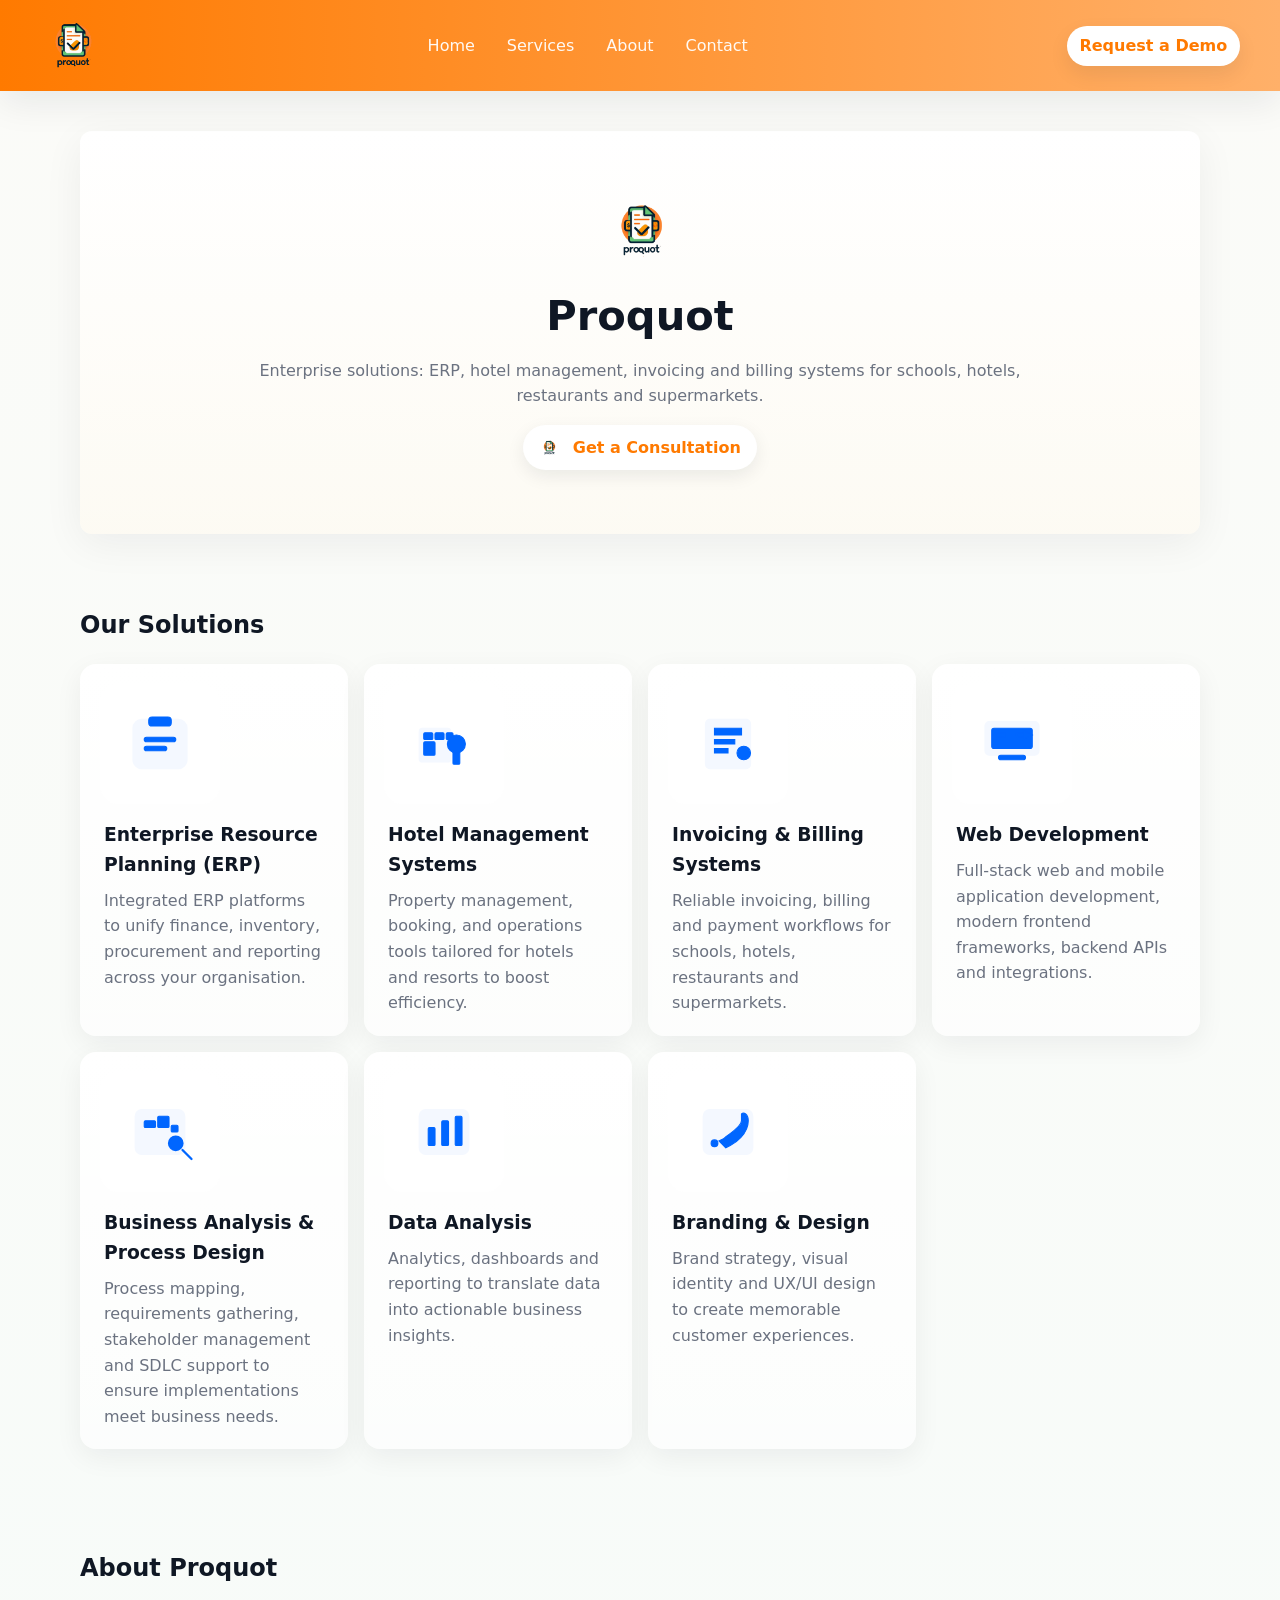
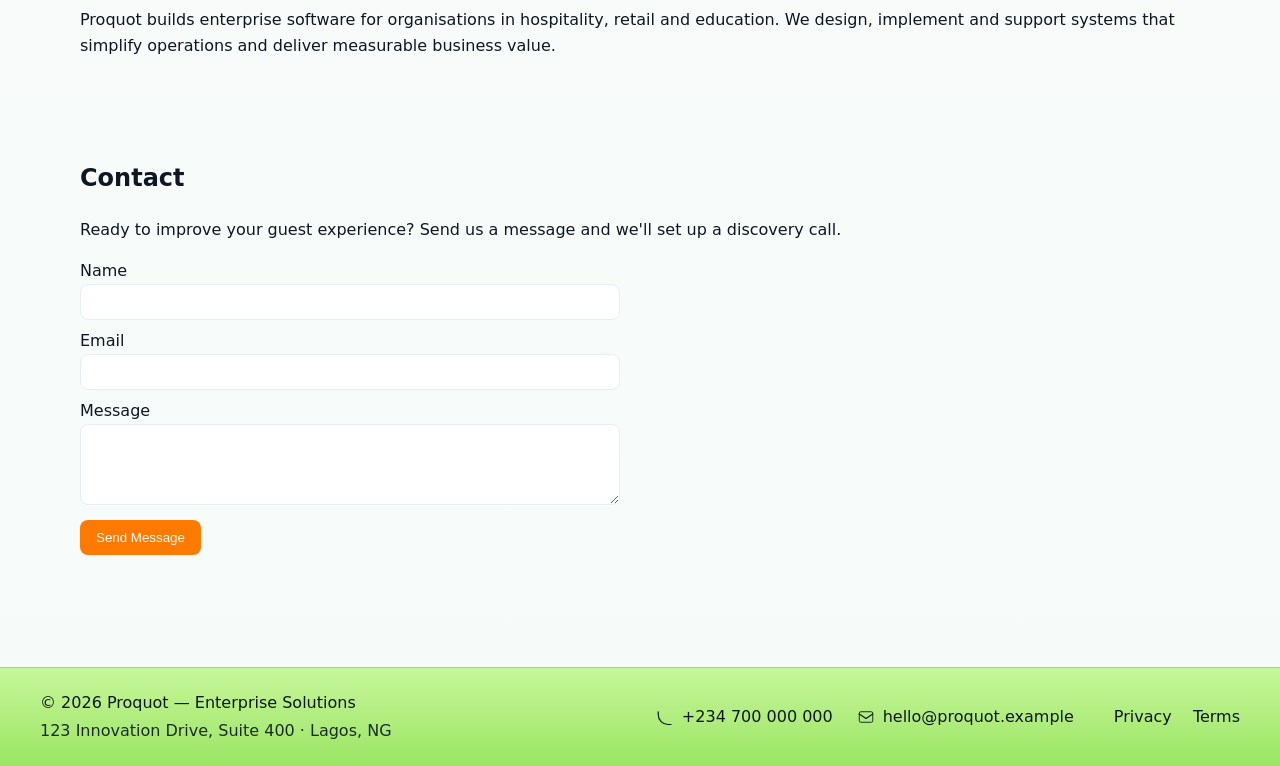
==== index.html @ 67157ddd "Initial commit Created from https://vercel.com/new" ====
<!doctype html>
<html lang="en">
	<head>
	<meta charset="utf-8" />
	<meta name="viewport" content="width=device-width, initial-scale=1" />
	<title>Proquot — Enterprise Solutions</title>
	<link rel="icon" href="assets/favicon.svg" type="image/svg+xml">
	<link rel="apple-touch-icon" href="assets/favicon.svg">
	<link rel="stylesheet" href="style.css">
</head>
<body>

	<div id="site-header" data-include="layout.html#header"></div>

	<main class="container">
		<section class="hero">
			<div class="hero-inner">
				<img src="assets/proquot-logo.png" alt="Proquot" class="hero-logo">
				<h1>Proquot</h1>
				<p class="tagline">Enterprise solutions: ERP, hotel management, invoicing and billing systems for schools, hotels, restaurants and supermarkets.</p>
				<a class="cta" href="#contact"><img src="assets/proquot-logo.png" alt="Proquot" class="cta-logo"> Get a Consultation</a>
			</div>
		</section>

		<section class="services" id="services">
			<h2>Our Solutions</h2>
						<div class="cards">
								<!-- ERP (clipboard) -->
								<article class="card">
										<div class="icon" aria-hidden="true">
											<svg viewBox="0 0 64 64" xmlns="http://www.w3.org/2000/svg">
												<rect x="8" y="10" width="48" height="44" rx="8" fill="#fff" opacity="0.04"/>
												<rect x="22" y="8" width="20" height="8" rx="3" fill="currentColor" class="anim-bob"/>
												<g fill="currentColor">
													<rect x="18" y="26" width="28" height="4" rx="2"/>
													<rect x="18" y="34" width="20" height="4" rx="2"/>
												</g>
											</svg>
										</div>
										<h3>Enterprise Resource Planning (ERP)</h3>
										<p>Integrated ERP platforms to unify finance, inventory, procurement and reporting across your organisation.</p>
								</article>

								<!-- Hotel (building + tree) -->
								<article class="card">
										<div class="icon" aria-hidden="true">
											<svg viewBox="0 0 64 64" xmlns="http://www.w3.org/2000/svg">
												<rect x="10" y="18" width="28" height="30" rx="3" fill="#fff" opacity="0.04"/>
												<rect x="14" y="22" width="8" height="6" rx="1" fill="currentColor"/>
												<rect x="24" y="22" width="8" height="6" rx="1" fill="currentColor"/>
												<rect x="34" y="22" width="6" height="6" rx="1" fill="currentColor"/>
												<rect x="14" y="30" width="10" height="12" rx="1" fill="currentColor"/>
												<g transform="translate(36,26)">
													<rect x="4" y="12" width="6" height="12" rx="1" fill="currentColor"/>
													<circle cx="7" cy="6" r="8" fill="currentColor" class="anim-bob"/>
												</g>
											</svg>
										</div>
										<h3>Hotel Management Systems</h3>
										<p>Property management, booking, and operations tools tailored for hotels and resorts to boost efficiency.</p>
								</article>

								<!-- Invoicing (receipt) -->
								<article class="card">
										<div class="icon" aria-hidden="true">
											<svg viewBox="0 0 64 64" xmlns="http://www.w3.org/2000/svg">
												<rect x="12" y="10" width="40" height="44" rx="4" fill="#fff" opacity="0.04"/>
												<path d="M20 18h24v6H20z" fill="currentColor"/>
												<path d="M20 28h18v4H20z" fill="currentColor"/>
												<path d="M20 36h12v4H20z" fill="currentColor"/>
												<g class="anim-splash">
													<circle cx="46" cy="40" r="6" fill="currentColor"/>
												</g>
											</svg>
										</div>
										<h3>Invoicing & Billing Systems</h3>
										<p>Reliable invoicing, billing and payment workflows for schools, hotels, restaurants and supermarkets.</p>
								</article>

								<!-- Web Development (laptop) -->
								<article class="card">
										<div class="icon" aria-hidden="true">
											<svg viewBox="0 0 64 64" xmlns="http://www.w3.org/2000/svg">
												<rect x="8" y="12" width="48" height="30" rx="4" fill="#fff" opacity="0.04"/>
												<rect x="14" y="18" width="36" height="18" rx="2" fill="currentColor"/>
												<g fill="#fff" opacity="0.06"><rect x="18" y="22" width="8" height="4" rx="1"/><rect x="36" y="22" width="8" height="4" rx="1"/></g>
												<rect x="20" y="42" width="24" height="4" rx="2" fill="currentColor"/>
												<g class="anim-rotate" transform="translate(40,18)"><path d="M2 2 L10 6 L2 10 Z" fill="currentColor"/></g>
											</svg>
										</div>
										<h3>Web Development</h3>
										<p>Full-stack web and mobile application development, modern frontend frameworks, backend APIs and integrations.</p>
								</article>

								<!-- Business Analysis (magnifier + chart) -->
								<article class="card">
										<div class="icon" aria-hidden="true">
											<svg viewBox="0 0 64 64" xmlns="http://www.w3.org/2000/svg">
												<rect x="10" y="12" width="44" height="40" rx="6" fill="#fff" opacity="0.04"/>
												<g fill="currentColor">
													<rect x="18" y="22" width="10" height="6" rx="1"/>
													<rect x="30" y="18" width="10" height="10" rx="1"/>
													<rect x="42" y="26" width="6" height="6" rx="1"/>
												</g>
												<g transform="translate(6,6)">
													<circle cx="40" cy="36" r="6" stroke="currentColor" stroke-width="2" fill="none"/>
													<path d="M46 42 L54 50" stroke="currentColor" stroke-width="2" stroke-linecap="round"/>
												</g>
											</svg>
										</div>
										<h3>Business Analysis & Process Design</h3>
										<p>Process mapping, requirements gathering, stakeholder management and SDLC support to ensure implementations meet business needs.</p>
								</article>

								<!-- Data Analysis (animated bars) -->
								<article class="card">
										<div class="icon" aria-hidden="true">
											<svg viewBox="0 0 64 64" xmlns="http://www.w3.org/2000/svg">
												<rect x="10" y="12" width="44" height="40" rx="6" fill="#fff" opacity="0.04"/>
												<g fill="currentColor">
													<rect class="bar" x="18" y="28" width="6" height="16" rx="1"/>
													<rect class="bar" x="30" y="22" width="6" height="22" rx="1"/>
													<rect class="bar" x="42" y="18" width="6" height="26" rx="1"/>
												</g>
											</svg>
										</div>
										<h3>Data Analysis</h3>
										<p>Analytics, dashboards and reporting to translate data into actionable business insights.</p>
								</article>

								<!-- Branding & Design (brush + splat) -->
								<article class="card">
										<div class="icon" aria-hidden="true">
											<svg viewBox="0 0 64 64" xmlns="http://www.w3.org/2000/svg">
												<rect x="10" y="12" width="44" height="40" rx="6" fill="#fff" opacity="0.04"/>
												<g transform="translate(14,16)">
													<path d="M30 6c0 6-12 12-16 16l-4 2 6 6 4-2c4-2 16-10 16-22 0-6-4-8-6-6z" fill="currentColor" class="anim-wave"/>
													<circle cx="6" cy="26" r="3" fill="currentColor" class="anim-splash"/>
												</g>
											</svg>
										</div>
										<h3>Branding & Design</h3>
										<p>Brand strategy, visual identity and UX/UI design to create memorable customer experiences.</p>
								</article>
						</div>
		</section>

		<section class="about" id="about">
			<h2>About Proquot</h2>
			<p>Proquot builds enterprise software for organisations in hospitality, retail and education. We design, implement and support systems that simplify operations and deliver measurable business value.</p>
		</section>

		<section class="contact" id="contact">
			<h2>Contact</h2>
			<p>Ready to improve your guest experience? Send us a message and we'll set up a discovery call.</p>
			<form class="contact-form" action="#" onsubmit="return false;">
				<label>
					Name
					<input type="text" name="name" required>
				</label>
				<label>
					Email
					<input type="email" name="email" required>
				</label>
				<label>
					Message
					<textarea name="message" rows="4" required></textarea>
				</label>
				<button type="submit">Send Message</button>
			</form>
		</section>
	</main>

	<div id="site-footer" data-include="layout.html#footer"></div>

	<script src="script.js"></script>
</body>
</html>
---- style.css ----
:root{
	--accent:#ff7a00; /* orange */
	--accent-2:#9be564; /* light green */
	--icon-color:#0066FF; /* vivid deep electric blue for solution icons */
	--accent-3:#1fb6a5; /* teal */
	--accent-4:#7c5cff; /* purple */
	--dark:#0f1724;
	--muted:#6b7280;
	--bg:#fbfbf8;
	--max-width:1200px;
	--radius:12px;
	--glass: rgba(255,255,255,0.6);
}
*{box-sizing:border-box}
body{font-family:Inter, system-ui, 'Segoe UI', Arial, sans-serif; margin:0; color:var(--dark); background:linear-gradient(180deg,#fbfbf8 0%, #f6fbf9 100%); line-height:1.6}
.container{max-width:var(--max-width); margin:0 auto; padding:2.5rem}

/* Header */
.site-header{background:linear-gradient(90deg,var(--accent) 0%, #ffb069 100%); color:#fff; box-shadow:0 12px 36px rgba(17,24,39,0.08); position:sticky; top:0; z-index:30}
.header-inner{display:flex; align-items:center; justify-content:space-between; padding:0.85rem 0}
.brand{font-weight:700; color:#fff; text-decoration:none; font-size:1.15rem}
.brand{display:flex; align-items:center}
.logo{height:64px; display:block; margin-right:.5rem}
.hero-logo{height:72px; display:block; margin:0 auto 1rem}
.cta-logo{height:20px; width:auto; vertical-align:middle; margin-right:.5rem}
.main-nav{display:flex; align-items:center}
.main-nav a{margin-left:0.8rem; color:rgba(255,255,255,0.95); text-decoration:none; padding:.5rem .6rem; border-radius:8px; transition:all .18s ease}
.main-nav a:hover{color:var(--dark); background:rgba(255,255,255,0.9); transform:translateY(-2px)}
.header-cta{margin-left:1rem; background:#fff; color:var(--accent); padding:.45rem .8rem; border-radius:999px; font-weight:700; text-decoration:none; box-shadow:0 8px 20px rgba(17,24,39,0.08)}

/* Hero */
.hero{background:linear-gradient(180deg,#fff 0%, rgba(255,250,240,0.6) 100%); padding:4rem 0; border-radius:var(--radius); box-shadow:0 10px 40px rgba(15,20,36,0.06); margin-bottom:1.5rem}
.hero-inner{text-align:center}
.hero h1{font-size:2.6rem; margin:0 0 .5rem}
.tagline{color:var(--muted); max-width:780px; margin:0 auto 1rem}
.cta{display:inline-block; background:#fff; color:var(--accent); padding:.6rem 1rem; border-radius:999px; text-decoration:none; font-weight:600; box-shadow:0 6px 18px rgba(17,24,39,0.08); transition:transform .18s ease, box-shadow .18s ease}
.cta:hover{transform:translateY(-3px); box-shadow:0 12px 30px rgba(17,24,39,0.12)}

/* Solutions */
.services{padding:3rem 0}
.services h2{margin-top:0}
.cards{display:grid; grid-template-columns:repeat(auto-fit,minmax(240px,1fr)); gap:1rem}
.card{background:linear-gradient(180deg,#fff 0%, var(--glass) 100%); padding:1.25rem; border-radius:16px; box-shadow:0 8px 28px rgba(15,20,36,0.06); transition:transform .18s ease, box-shadow .18s ease}
.card:hover{transform:translateY(-8px); box-shadow:0 18px 48px rgba(17,24,39,0.12)}

.card .icon{width:120px; height:120px; display:flex; align-items:center; justify-content:center; background:#fff; color:var(--icon-color); border-radius:18px; margin-bottom:1rem}
.card h3{margin:0 .25rem .5rem}
.card p{margin:0 .25rem 0; color:var(--muted)}
.card svg{width:72px; height:72px}
.card .icon svg, .card .icon svg *{fill:var(--icon-color) !important; stroke:var(--icon-color) !important}

/* Animated icon behavior */
.icon svg .anim-bob{animation:float 3.5s ease-in-out infinite}
.icon svg .anim-rotate{animation:spin 6s linear infinite}
.card .icon:hover svg .anim-bob{animation-duration:2s}

@keyframes float{0%{transform:translateY(0)}50%{transform:translateY(-8px)}100%{transform:translateY(0)}}
@keyframes spin{0%{transform:rotate(0deg)}100%{transform:rotate(360deg)}}

/* Data bars animation for dashboard-style icons */
.card svg .bar{transform-origin: center bottom; animation:barGrow 2s ease-in-out infinite}
@keyframes barGrow{0%{transform:scaleY(.6)}50%{transform:scaleY(1)}100%{transform:scaleY(.7)}}

/* Footer contact link styles */
.contact-link{display:flex; align-items:center; gap:.5rem; color:var(--dark); text-decoration:none}
.contact-link svg{width:18px; height:18px; flex:0 0 18px}
.contact-link:hover{opacity:.9}

/* Cartoon icon animations */
.anim-bob{animation:float 3.2s ease-in-out infinite}
.anim-rotate{animation:spin 6s linear infinite}
.anim-splash{animation:splash 1.6s ease-in-out infinite}
.anim-wave{animation:wave 2.2s ease-in-out infinite}

@keyframes splash{0%{transform:scale(1)}50%{transform:scale(1.08) rotate(-4deg)}100%{transform:scale(1)}}
@keyframes wave{0%{transform:rotate(-6deg)}50%{transform:rotate(6deg)}100%{transform:rotate(-6deg)}}

/* Make icons larger for visual impact (responsive sizes applied above) */
@media (max-width:900px){
	.card .icon{width:100px; height:100px}
	.card svg{width:64px; height:64px}
}
@media (max-width:600px){
	.card .icon{width:88px; height:88px}
	.card svg{width:56px; height:56px}
}

/* About & Contact */
.about, .contact{padding:2rem 0}
.about-page{padding:2rem 0}
.about-grid{display:grid; grid-template-columns:1fr 360px; gap:1.5rem; align-items:start}
.about-copy p{margin-top:0}
.ceo-block{background:linear-gradient(180deg,#fff 0%, #fbfbfb 100%); padding:1rem; border-radius:12px; box-shadow:0 6px 22px rgba(12,23,36,0.06); text-align:center}
.ceo-photo{width:100%; height:auto; border-radius:8px}
.ceo-bio{color:var(--muted); font-size:.95rem}
.contact-form{display:grid; gap:.5rem; max-width:540px}
.contact-form label{display:block}
.contact-form input, .contact-form textarea{width:100%; padding:.6rem; border:1px solid #e6eef6; border-radius:8px}
.contact-form button{width:fit-content; padding:.6rem 1rem; background:var(--accent); color:#fff; border:0; border-radius:8px}

/* Footer */
.site-footer{background:linear-gradient(180deg,#c7f69a 0%, var(--accent-2) 100%); border-top:1px solid rgba(0,0,0,0.02); margin-top:2.5rem}
.footer-inner{display:flex; align-items:center; justify-content:space-between; padding:1.25rem 0}
.footer-left{color:var(--dark)}
.footer-contacts{display:flex; gap:1.5rem; align-items:center}
.footer-contacts a{color:var(--dark); text-decoration:none}
.footer-nav a{margin-left:1rem; color:var(--dark); text-decoration:none}

/* Footer contact/address styles */
.footer-left p{margin:.15rem 0}
.footer-left .muted{opacity:.9}
.footer-contacts strong{display:block; font-size:.9rem}
.footer-contacts div{font-size:.95rem}

@media (max-width:900px){
	.about-grid{grid-template-columns:1fr}
}
@media (max-width:600px){
	.header-inner{padding:.75rem}
	.hero h1{font-size:1.8rem}
	.footer-inner{flex-direction:column; gap:.5rem}
	.logo{height:48px}
}
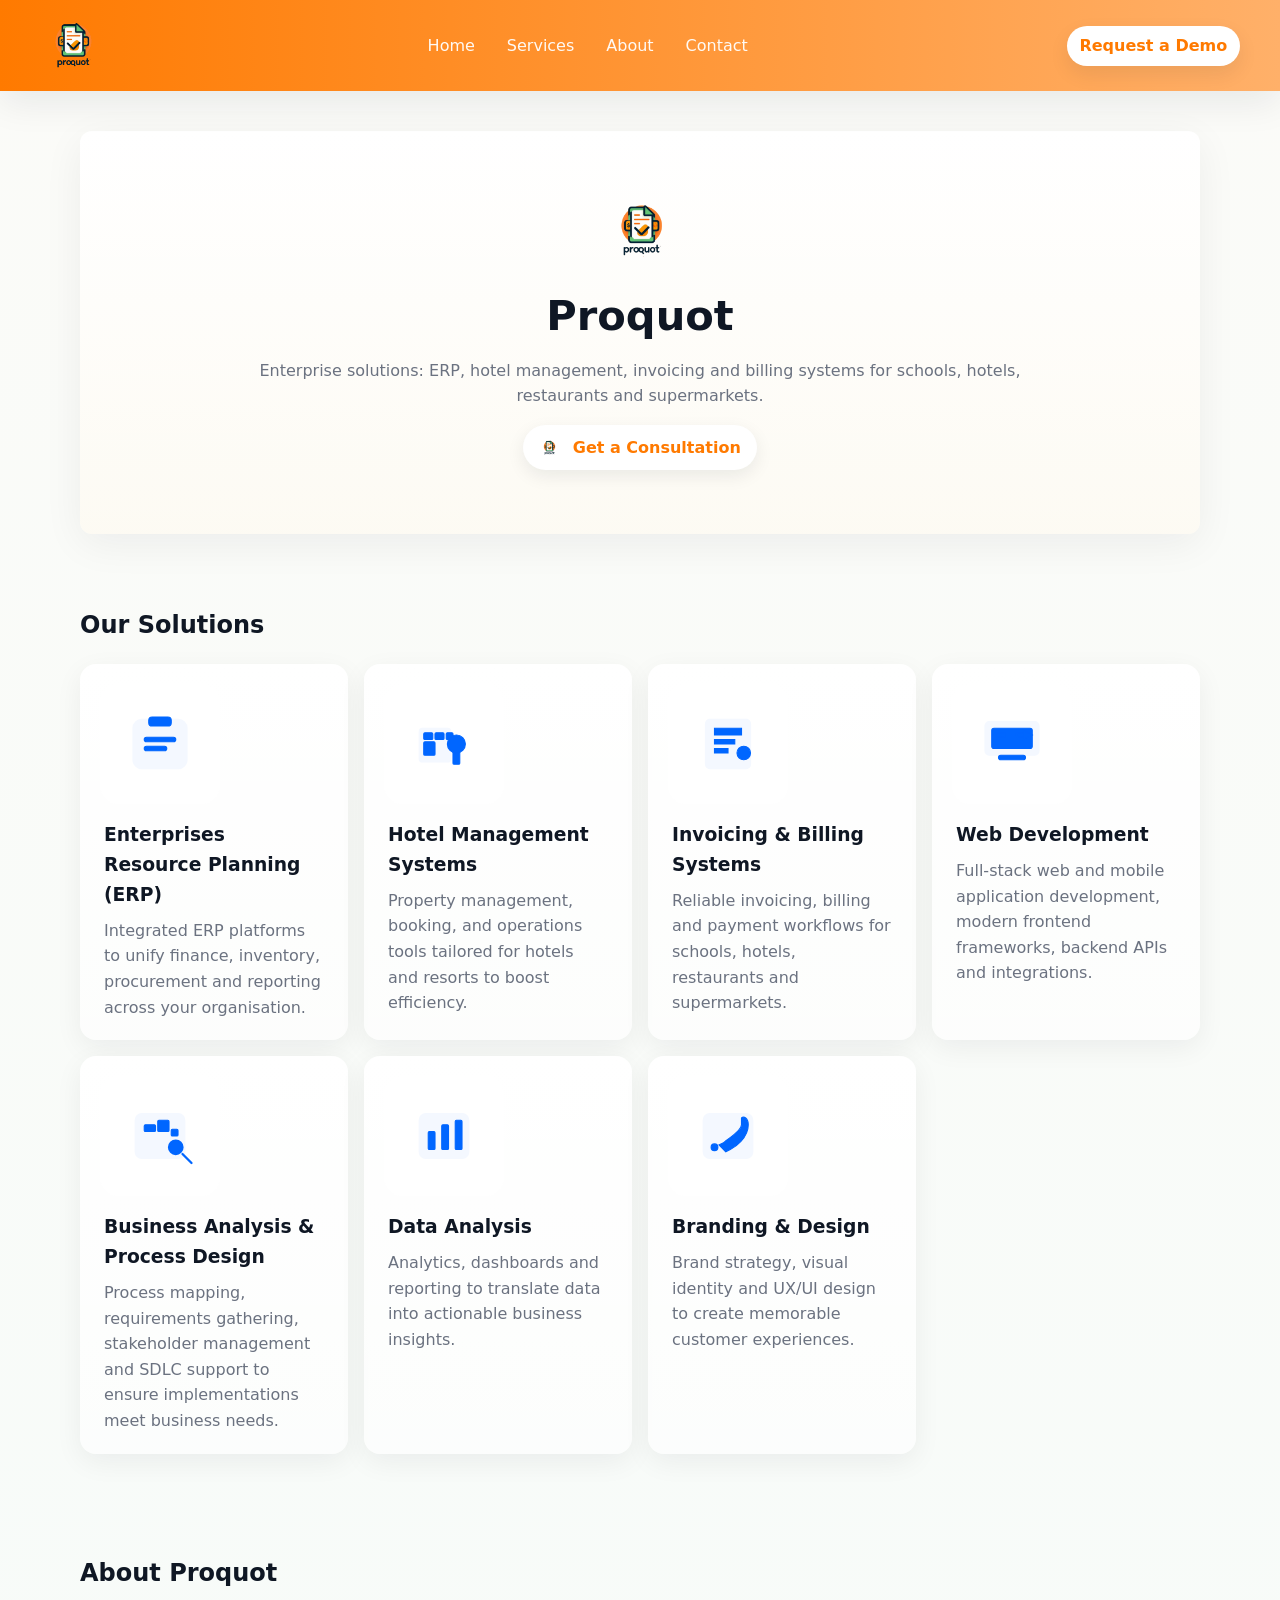
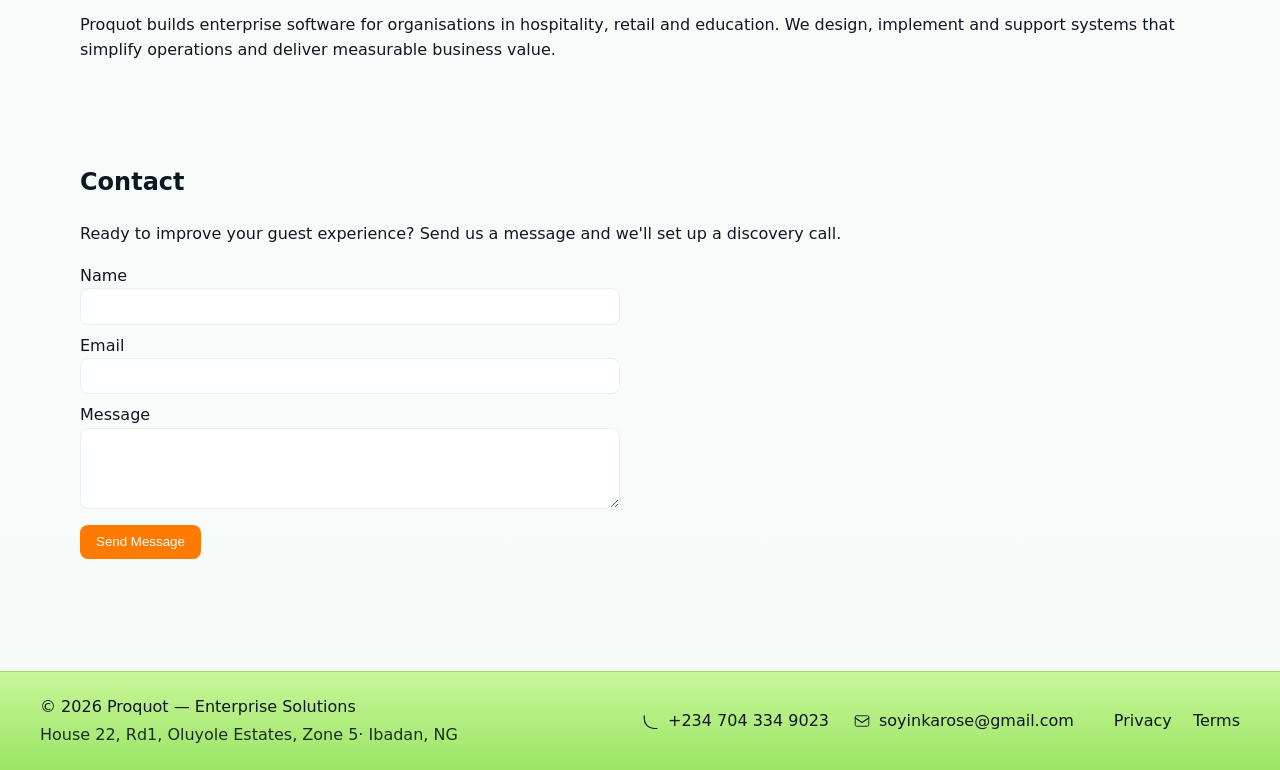
==== commit eeb1e416: "updated address" ====
--- a/index.html
+++ b/index.html
@@ -37,7 +37,7 @@
 												</g>
 											</svg>
 										</div>
-										<h3>Enterprise Resource Planning (ERP)</h3>
+										<h3>Enterprises Resource Planning (ERP)</h3>
 										<p>Integrated ERP platforms to unify finance, inventory, procurement and reporting across your organisation.</p>
 								</article>
 
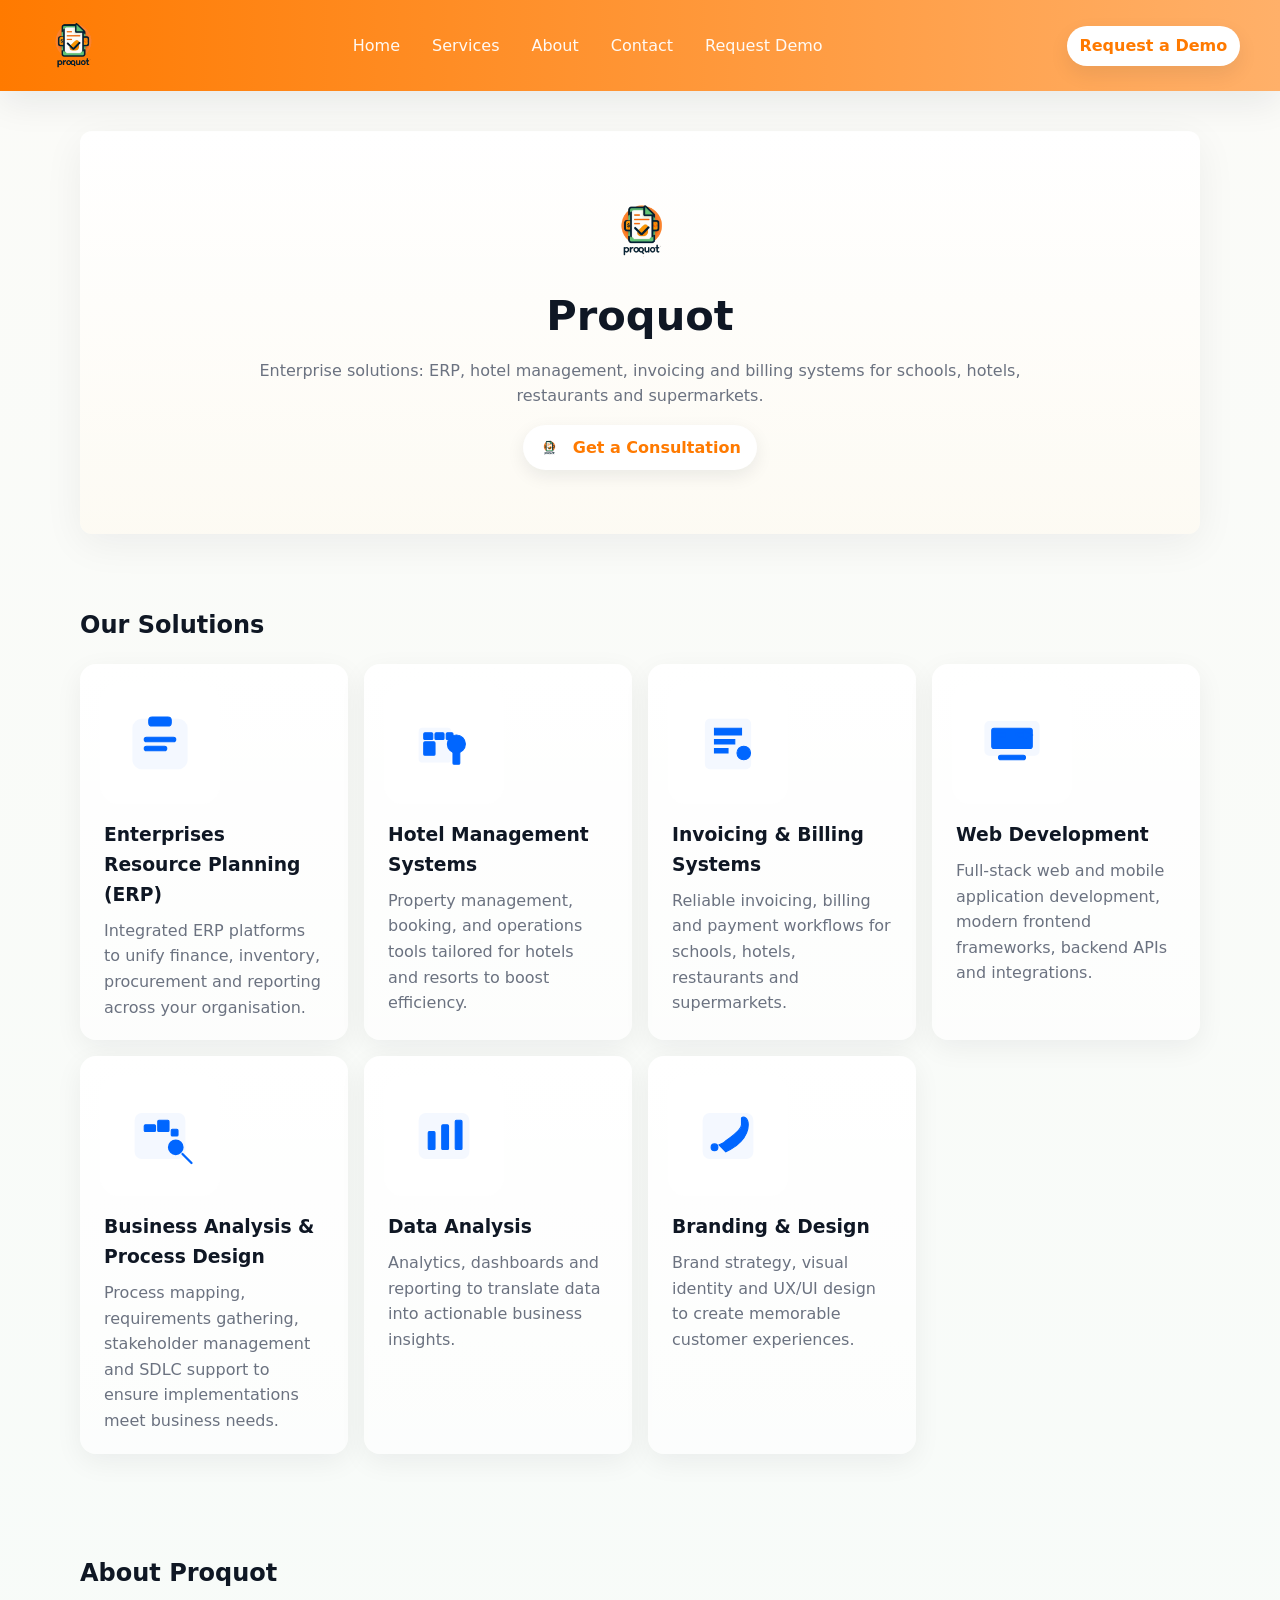
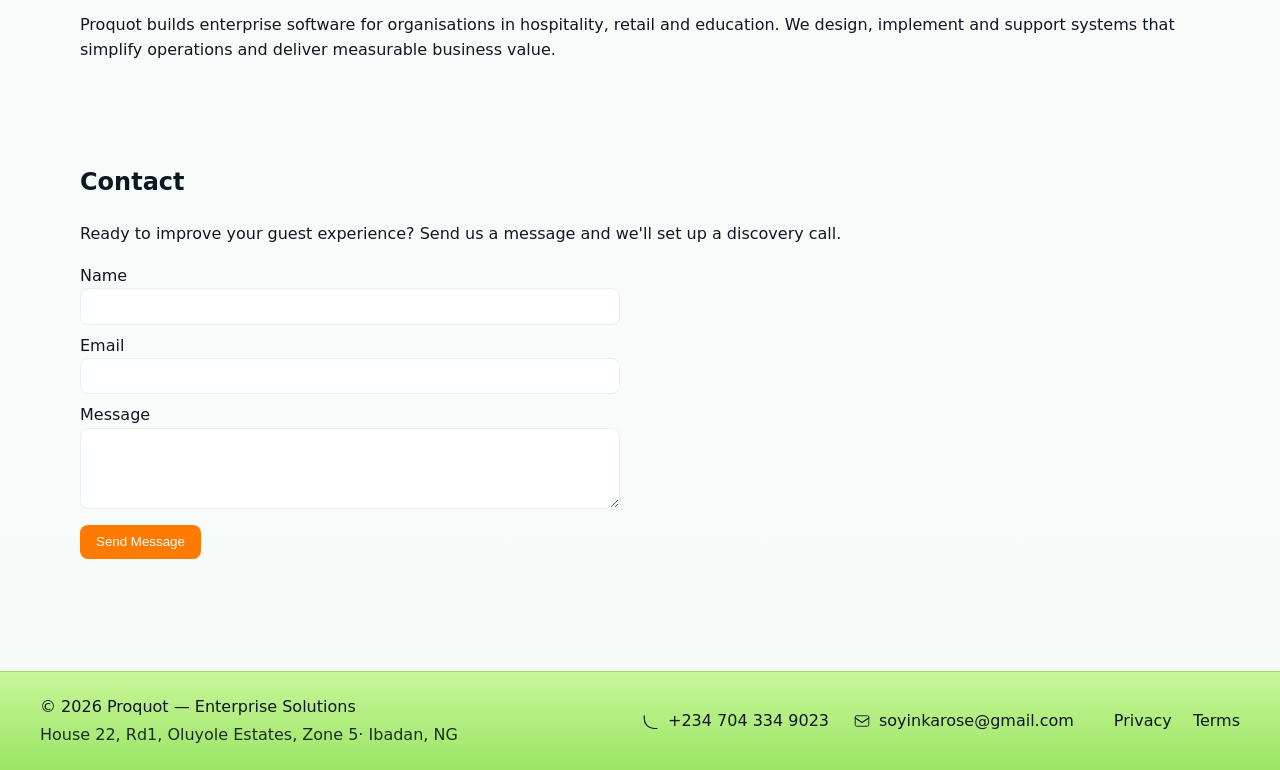
==== commit 0e740977: "buttons repair" ====
--- a/index.html
+++ b/index.html
@@ -153,7 +153,7 @@
 		<section class="contact" id="contact">
 			<h2>Contact</h2>
 			<p>Ready to improve your guest experience? Send us a message and we'll set up a discovery call.</p>
-			<form class="contact-form" action="#" onsubmit="return false;">
+			<form class="contact-form" action="#">
 				<label>
 					Name
 					<input type="text" name="name" required>
--- a/style.css
+++ b/style.css
@@ -98,6 +98,29 @@
 .contact-form input, .contact-form textarea{width:100%; padding:.6rem; border:1px solid #e6eef6; border-radius:8px}
 .contact-form button{width:fit-content; padding:.6rem 1rem; background:var(--accent); color:#fff; border:0; border-radius:8px}
 
+/* Request Demo form multi-select styling */
+.form-row{margin-bottom:1rem}
+.select-label{display:block; font-weight:700; margin-bottom:0.4rem; color:var(--dark)}
+.select-help{display:block; font-size:0.85rem; color:var(--muted); margin-top:0.25rem}
+.multi-select{width:100%; border:1px solid #e6eef6; border-radius:10px; padding:0.4rem; background:linear-gradient(180deg,#ffffff,#fbfbfb); min-height:3.2rem}
+.multi-select option{padding:0.35rem}
+
+@media (max-width:600px){
+	.multi-select{min-height:2.8rem}
+}
+
+/* Checkbox pill groups for categories/subcategories */
+.checkbox-group{display:flex; flex-wrap:wrap; gap:.5rem}
+.pill{display:inline-flex; align-items:center; gap:.5rem; padding:.45rem .65rem; border-radius:999px; background:#fff; border:1px solid rgba(15,20,36,0.06); cursor:pointer; user-select:none; transition:all .15s ease}
+.pill input{display:none}
+.pill:hover{transform:translateY(-2px); box-shadow:0 6px 18px rgba(15,20,36,0.06)}
+.pill.selected{background:var(--icon-color); color:#fff; border-color:transparent}
+.subcategories{display:grid; grid-template-columns:repeat(auto-fit,minmax(220px,1fr)); gap:.5rem}
+.sub-item{display:flex; align-items:center; gap:.6rem; padding:.4rem; background:#fff; border-radius:8px; border:1px solid rgba(15,20,36,0.04)}
+.sub-item input{display:none}
+.sub-item label{cursor:pointer}
+.sub-item.hidden{display:none}
+
 /* Footer */
 .site-footer{background:linear-gradient(180deg,#c7f69a 0%, var(--accent-2) 100%); border-top:1px solid rgba(0,0,0,0.02); margin-top:2.5rem}
 .footer-inner{display:flex; align-items:center; justify-content:space-between; padding:1.25rem 0}
